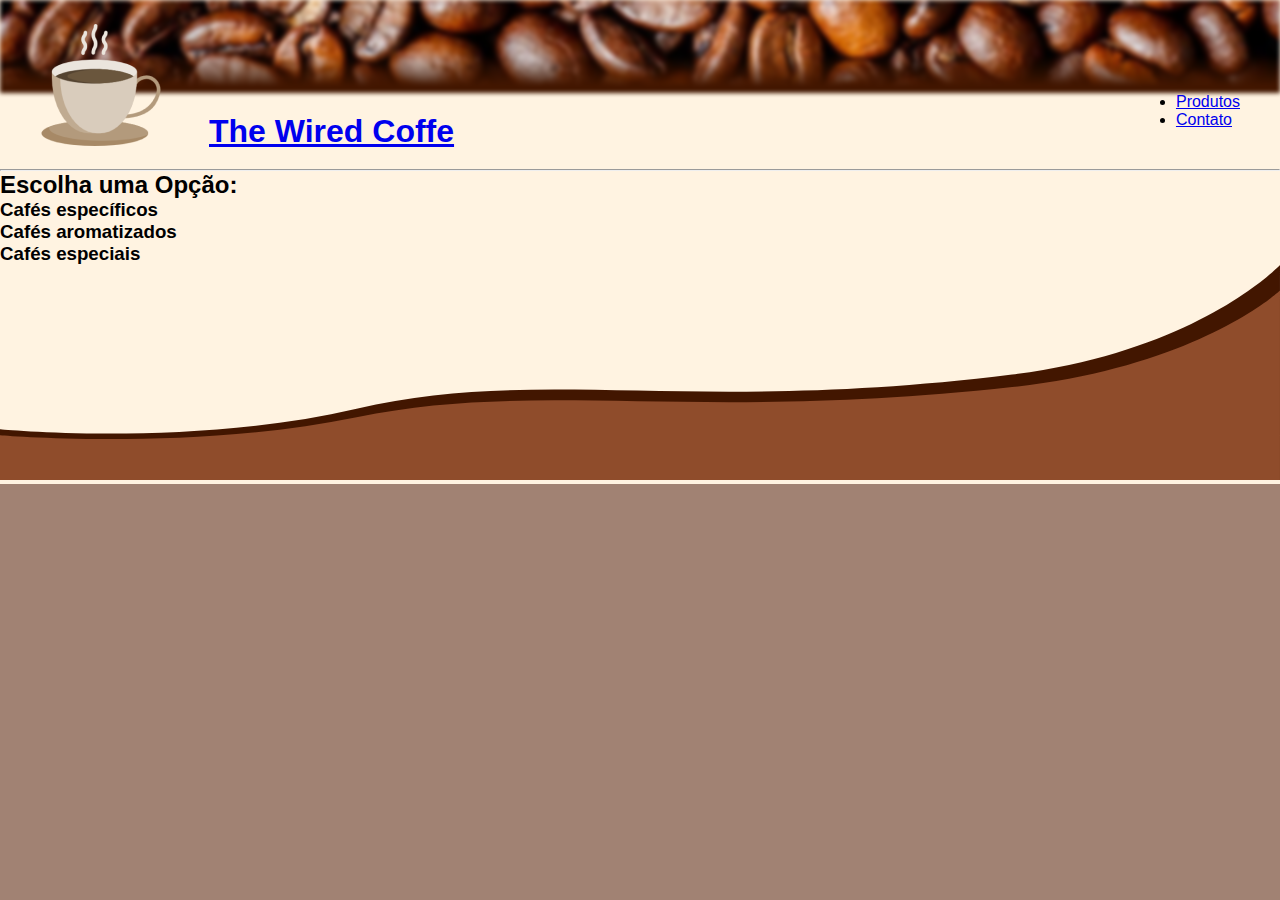
==== index.html @ b47ec361 "First commit" ====
<!DOCTYPE html>
<html lang="pt-BR">

<head>
  <meta charset="UTF-8">
  <meta http-equiv="X-UA-Compatible" content="IE=edge">
  <meta name="viewport" content="width=device-width, initial-scale=1.0">
  <meta name="description" content="Trabalho desenvolvido para o curso técnico 
  em informática no Senac RS, feito por Cristofer Vargas a fins de prática em recursos 
  como media queries">
  <link rel="shortcut icon" href="images/favicon-twc.ico" type="image/x-icon">
  <title>The Wired Coffe</title>
  <link rel="stylesheet" href="/style/style.css" media="all">


</head>

<body class="background-big-screen">
  <div class="max-width">
    <div class="header-back">
      
    </div>

    <header>
      <div class="padding-content header-content">
        <div class="flex-header-distribuition">
          <div class="logo-and-mark">
            <a href="index.html" title="Início">
              <img src="images/head/logo-the-wired-coffe.png" alt="Logo The Wired Coffe">
            </a>
            <h1>
              <a href="index.html" title="Início">The Wired Coffe</a>
            </h1>
          </div>

          <nav>
            <ul>
              <li><a href="#">Produtos</a></li>
              <li><a href="#">Contato</a></li>
            </ul>
          </nav>
        </div>
      </div>
      <hr>
    </header>

    <main class="padding-content">

      <h2>Escolha uma Opção:</h2>

      <section>
        <div>
          <div></div>
          <div>
            <h3>Cafés específicos</h3>
          </div>
        </div>
        
        <div>
          <div></div>
          <div>
            <h3>Cafés aromatizados</h3>
          </div>
        </div>
        
        <div>
          <div></div>
          <div>
            <h3>Cafés especiais</h3>
          </div>
        </div>
      </section>
      
    </main>

    <img style="width: 100%;" src="images/main/waves-lastelement.svg" alt="Waves SVG for background element">
  </div>

</body>

</html>
---- style/style.css ----
@import url('https://fonts.googleapis.com/css2?family=Courgette&display=swap');
@import url('https://fonts.googleapis.com/css2?family=Poppins:ital,wght@0,100;0,200;0,300;0,400;0,500;0,600;0,700;0,800;0,900;1,100;1,200;1,300;1,400;1,500;1,600;1,700;1,800;1,900&display=swap');

* {
  padding: 0;
  margin: 0;
  box-sizing: border-box;
  font-family: sans-serif;
}

:root {
  --primary-color: #421600;
  --secundary-color: #C2673A;
  --terciary-color: #8F4C2B;

  --background-categorias: #FFE8C7;
  --background-paper-maxwidth: #FFF3E1;
  --background-big-screen: #A18273;
}

/* Fundo da página para telas grandes */

body.background-big-screen {
  background-color: var(--background-big-screen);

  display: flex;
  flex-direction: row;
  justify-content: center;
}


/* Max width como "papel" na página */

div.max-width {
  width: 1400px;

  background-color: var(--background-paper-maxwidth);
}


/* Background do header */

div.header-back {
  width: 100%;
  height: 93px;

  background-image: url(../images/head/background.jpg);
  background-position: center center;
  background-repeat: no-repeat;
  background-size: cover;

  filter: blur(2px);
}

div.header-back::after {
  content: '';
  position: absolute;
  display: block;
  width: 100%;
  height: 44px;
  bottom: 0;

  background: linear-gradient(180deg, rgba(66, 22, 0, 0) 14.58%, #421600 84.37%);
  z-index: 1;
}


/* Cabeçalho, navegação, logo e linha horizontal  */

header {
  width: 100%;
  height: auto;
}

header .header-content{
  width: 100%;
  height: 76px;
  
  position: relative;
  top: 0;
  left: 50%;
  transform: translateX(-50%);
}

div.padding-content {
  max-width: 1280px;
  padding: 0 40px;
}

header .flex-header-distribuition {
  height: 100%;
  display: flex;
  flex-direction: row;
  justify-content: space-between;
}

header .logo-and-mark {
  height: 100%;
  display: flex;
  flex-direction: row;

  position: relative;
}

.logo-and-mark img {
  position: absolute;
  bottom: 23px;
}

.logo-and-mark img::after {
  content: '';
  position: absolute;
  bottom: 26px;
  left: 0;

  width: 151px;
  height: 33px;
  z-index: 1;
  background: radial-gradient(50% 50% at 50% 50%, #000000 0%, rgba(0, 0, 0, 0) 100%);

}

.logo-and-mark h1 {
  height: 100%;
  display: flex;
  align-items: center;
  margin-left: 169px;
}
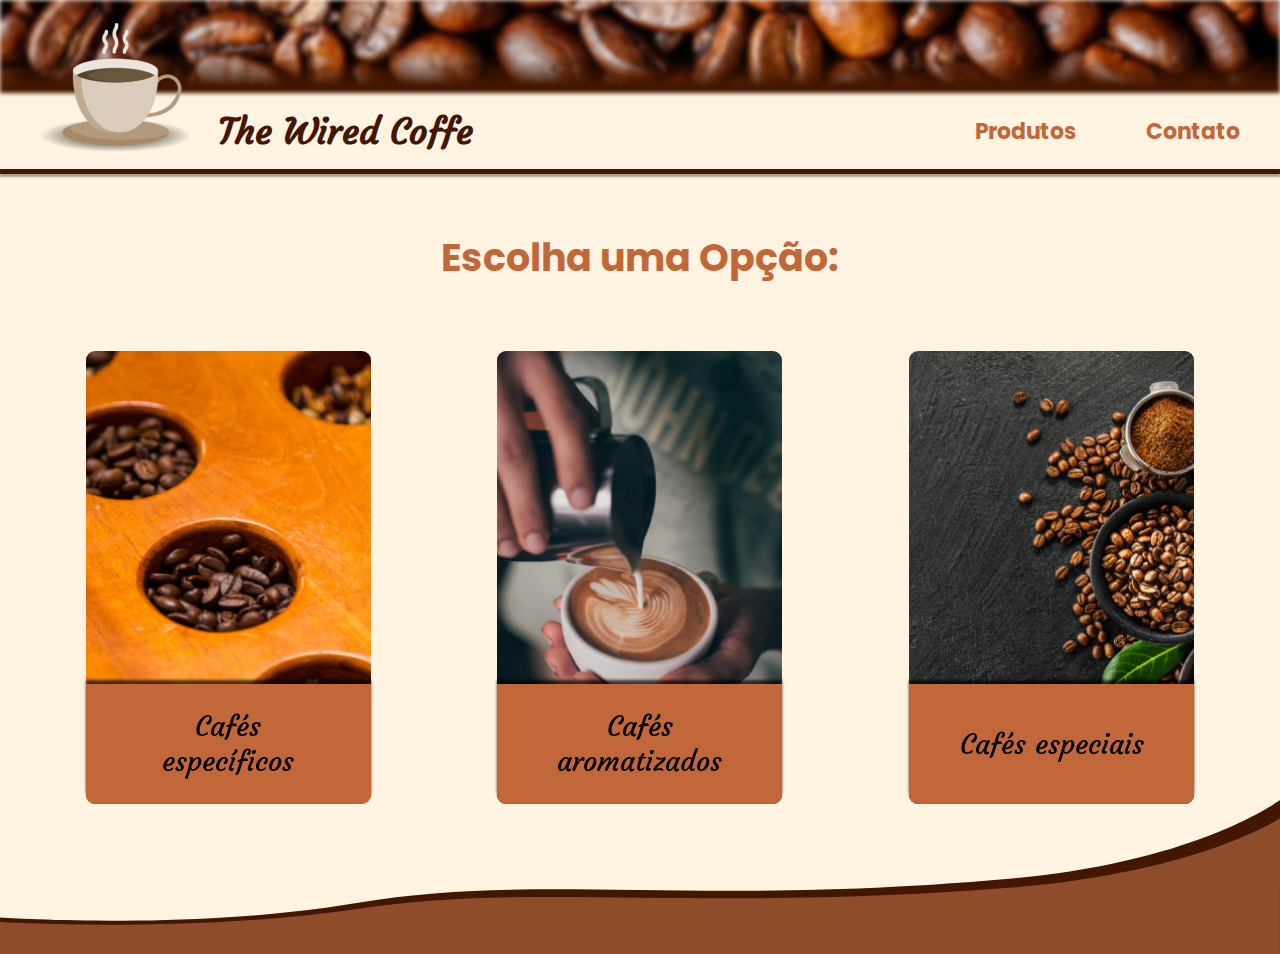
==== commit 53bb61bc: "Index finalizado antes das media queries" ====
--- a/index.html
+++ b/index.html
@@ -10,7 +10,9 @@
   como media queries">
   <link rel="shortcut icon" href="images/favicon-twc.ico" type="image/x-icon">
   <title>The Wired Coffe</title>
-  <link rel="stylesheet" href="/style/style.css" media="all">
+  <link rel="stylesheet" href="/style/all.css" media="all">
+  <link rel="stylesheet" href="/style/index.css" media="all">
+  <link rel="stylesheet" href="/style/media-query/all.css">
 
 
 </head>
@@ -18,7 +20,7 @@
 <body class="background-big-screen">
   <div class="max-width">
     <div class="header-back">
-      
+
     </div>
 
     <header>
@@ -33,10 +35,10 @@
             </h1>
           </div>
 
-          <nav>
+          <nav class="header-navegation">
             <ul>
-              <li><a href="#">Produtos</a></li>
-              <li><a href="#">Contato</a></li>
+              <li><a href="#" title="Produtos">Produtos</a></li>
+              <li><a href="#" title="Contato">Contato</a></li>
             </ul>
           </nav>
         </div>
@@ -48,34 +50,74 @@
 
       <h2>Escolha uma Opção:</h2>
 
-      <section>
-        <div>
-          <div></div>
-          <div>
-            <h3>Cafés específicos</h3>
+      <section class="flex-cards">
+        <div class="flip-card">
+          <div class="flip-card-inner">
+            <div class="card-front">
+              <div class="itens-background item-1"></div>
+              <h3>
+                Cafés específicos
+              </h3>
+            </div>
+            <div class="card-back">
+              <h3>Cafés específicos</h3>
+              <p>
+                Essa categoria de café é caracterizada pelos grãos cultivados em regiões específicas do mundo, como
+                Colômbia, Brasil, Etiópia, Honduras, etc. Esses cafés possuem sabores e aromas únicos, com notas
+                características de cada região de origem. Esses cafés podem ser classificados por sua região de origem e
+                as notas de sabor e aroma associadas a cada uma delas.
+              </p>
+            </div>
           </div>
         </div>
-        
-        <div>
-          <div></div>
-          <div>
-            <h3>Cafés aromatizados</h3>
+
+        <div class="flip-card">
+          <div class="flip-card-inner">
+            <div class="card-front">
+              <div class="itens-background item-2"></div>
+              <h3>
+                Cafés aromatizados
+              </h3>
+            </div>
+            <div class="card-back">
+              <h3>Cafés aromatizados</h3>
+              <p>
+                Essa categoria de café é caracterizada por cafés que são misturados ou infundidos com sabores adicionais,
+                como baunilha, caramelo, canela, noz-moscada, chocolate e outros sabores. Esses cafés aromatizados são
+                populares por adicionar um toque de doçura e sabor adicionais, muitas vezes sem adicionar calorias extras.
+                Eles podem ser classificados por seus sabores específicos, e muitas vezes estão disponíveis em uma
+                variedade de sabores diferentes.
+              </p>
+            </div>
           </div>
         </div>
-        
-        <div>
-          <div></div>
-          <div>
-            <h3>Cafés especiais</h3>
+
+        <div class="flip-card">
+          <div class="flip-card-inner">
+            <div class="card-front">
+              <div class="itens-background item-3"></div>
+              <h3>
+                Cafés especiais
+              </h3>
+            </div>
+            <div class="card-back">
+              <h3>Cafés especiais</h3>
+              <p>
+                Esta categoria de café é composta por grãos de café de alta qualidade, cultivados sob condições
+                específicas e cuidadosamente selecionados durante o processo de produção. Esses cafés têm sabores e aromas
+                complexos e distintos, muitas vezes com notas de frutas, nozes, especiarias ou chocolate. Os cafés
+                especiais são geralmente classificados em 80 pontos de 0 a 100, assim consideradas de alta qualidade.
+              </p>
+            </div>
           </div>
         </div>
       </section>
-      
+
     </main>
 
-    <img style="width: 100%;" src="images/main/waves-lastelement.svg" alt="Waves SVG for background element">
+    <img class="svg-paper-decoration" src="images/main/waves-lastelement.svg" alt="Waves SVG for background element">
   </div>
-
+  <script src="index.js"></script>
 </body>
 
 </html>--- a/style/all.css
+++ b/style/all.css
@@ -0,0 +1,158 @@
+@charset "UTF-8";
+@import url("https://fonts.googleapis.com/css2?family=Courgette&display=swap");
+@import url("https://fonts.googleapis.com/css2?family=Poppins:ital,wght@0,100;0,200;0,300;0,400;0,500;0,600;0,700;0,800;0,900;1,100;1,200;1,300;1,400;1,500;1,600;1,700;1,800;1,900&display=swap");
+* {
+  padding: 0;
+  margin: 0;
+  box-sizing: border-box;
+  font-family: sans-serif;
+}
+
+/* Fundo da página para telas grandes */
+body.background-big-screen {
+  background-color: #A18273;
+  display: flex;
+  flex-direction: row;
+  justify-content: center;
+}
+
+/* Max width como "papel" na página */
+div.max-width {
+  position: relative;
+  width: 1400px;
+  background-color: #FFF3E1;
+}
+
+/* Background do header */
+div.header-back {
+  width: 100%;
+  height: 93px;
+  background-image: url(../images/head/background.jpg);
+  background-position: center center;
+  background-repeat: no-repeat;
+  background-size: cover;
+  filter: blur(2px);
+}
+
+div.header-back::after {
+  content: "";
+  position: absolute;
+  display: block;
+  width: 100%;
+  height: 44px;
+  bottom: 0;
+  background: linear-gradient(180deg, rgba(66, 22, 0, 0) 14.58%, #421600 84.37%);
+  z-index: 1;
+}
+
+/* Cabeçalho, navegação, logo e linha horizontal  */
+header {
+  width: 100%;
+  height: auto;
+}
+
+header .header-content {
+  width: 100%;
+  height: 76px;
+  position: relative;
+  top: 0;
+  left: 50%;
+  transform: translateX(-50%);
+}
+
+div.padding-content {
+  max-width: 1280px;
+  padding: 0px 40px;
+}
+
+header .flex-header-distribuition {
+  height: 100%;
+  display: flex;
+  flex-direction: row;
+  justify-content: space-between;
+}
+
+header .logo-and-mark {
+  height: 100%;
+  display: flex;
+  flex-direction: row;
+  position: relative;
+}
+
+.logo-and-mark img {
+  position: relative;
+  bottom: 70px;
+}
+
+.logo-and-mark h1 {
+  height: 100%;
+  display: flex;
+  align-items: center;
+  margin-left: 27px;
+}
+
+.logo-and-mark h1 a {
+  font-family: "Courgette", cursive;
+  font-size: 36px;
+  text-decoration: none;
+  color: #421600;
+  transition: color 0.5s ease-in-out;
+}
+
+.logo-and-mark h1 a:hover {
+  color: #C2673A;
+}
+
+nav.header-navegation {
+  height: 100%;
+}
+
+nav.header-navegation ul {
+  list-style: none;
+  height: 100%;
+  display: flex;
+  flex-direction: row;
+  justify-content: space-between;
+  gap: 70px;
+}
+
+nav.header-navegation li {
+  height: 100%;
+  display: flex;
+  flex-direction: row;
+  justify-content: space-between;
+  align-items: center;
+}
+
+nav.header-navegation a {
+  text-decoration: none;
+  font-family: "Poppins", sans-serif;
+  font-size: 22px;
+  font-weight: bold;
+  color: #C2673A;
+  transition: color 0.5s ease-in-out;
+}
+
+nav.header-navegation a:hover {
+  transition: 0.5s;
+  color: #421600;
+}
+
+hr {
+  height: 5px;
+  background-color: #421600;
+  box-shadow: 0px 3px 2px 0px rgba(0, 0, 0, 0.35);
+  border: 0;
+  outline: 0;
+}
+
+/* Corpo padrão da página */
+div.max-width img.svg-paper-decoration {
+  width: 100%;
+  position: absolute;
+  left: 0;
+  bottom: 0;
+  z-index: 0;
+}
+
+/*# sourceMappingURL=all.css.map */
--- a/style/index.css
+++ b/style/index.css
@@ -0,0 +1,259 @@
+@charset "UTF-8";
+@import url("https://fonts.googleapis.com/css2?family=Courgette&display=swap");
+@import url("https://fonts.googleapis.com/css2?family=Poppins:ital,wght@0,100;0,200;0,300;0,400;0,500;0,600;0,700;0,800;0,900;1,100;1,200;1,300;1,400;1,500;1,600;1,700;1,800;1,900&display=swap");
+* {
+  padding: 0;
+  margin: 0;
+  box-sizing: border-box;
+  font-family: sans-serif;
+}
+
+/* Fundo da página para telas grandes */
+body.background-big-screen {
+  background-color: #A18273;
+  display: flex;
+  flex-direction: row;
+  justify-content: center;
+}
+
+/* Max width como "papel" na página */
+div.max-width {
+  position: relative;
+  width: 1400px;
+  background-color: #FFF3E1;
+}
+
+/* Background do header */
+div.header-back {
+  width: 100%;
+  height: 93px;
+  background-image: url(../images/head/background.jpg);
+  background-position: center center;
+  background-repeat: no-repeat;
+  background-size: cover;
+  filter: blur(2px);
+}
+
+div.header-back::after {
+  content: "";
+  position: absolute;
+  display: block;
+  width: 100%;
+  height: 44px;
+  bottom: 0;
+  background: linear-gradient(180deg, rgba(66, 22, 0, 0) 14.58%, #421600 84.37%);
+  z-index: 1;
+}
+
+/* Cabeçalho, navegação, logo e linha horizontal  */
+header {
+  width: 100%;
+  height: auto;
+}
+
+header .header-content {
+  width: 100%;
+  height: 76px;
+  position: relative;
+  top: 0;
+  left: 50%;
+  transform: translateX(-50%);
+}
+
+div.padding-content {
+  max-width: 1280px;
+  padding: 0px 40px;
+}
+
+header .flex-header-distribuition {
+  height: 100%;
+  display: flex;
+  flex-direction: row;
+  justify-content: space-between;
+}
+
+header .logo-and-mark {
+  height: 100%;
+  display: flex;
+  flex-direction: row;
+  position: relative;
+}
+
+.logo-and-mark img {
+  position: relative;
+  bottom: 70px;
+}
+
+.logo-and-mark h1 {
+  height: 100%;
+  display: flex;
+  align-items: center;
+  margin-left: 27px;
+}
+
+.logo-and-mark h1 a {
+  font-family: "Courgette", cursive;
+  font-size: 36px;
+  text-decoration: none;
+  color: #421600;
+  transition: color 0.5s ease-in-out;
+}
+
+.logo-and-mark h1 a:hover {
+  color: #C2673A;
+}
+
+nav.header-navegation {
+  height: 100%;
+}
+
+nav.header-navegation ul {
+  list-style: none;
+  height: 100%;
+  display: flex;
+  flex-direction: row;
+  justify-content: space-between;
+  gap: 70px;
+}
+
+nav.header-navegation li {
+  height: 100%;
+  display: flex;
+  flex-direction: row;
+  justify-content: space-between;
+  align-items: center;
+}
+
+nav.header-navegation a {
+  text-decoration: none;
+  font-family: "Poppins", sans-serif;
+  font-size: 22px;
+  font-weight: bold;
+  color: #C2673A;
+  transition: color 0.5s ease-in-out;
+}
+
+nav.header-navegation a:hover {
+  transition: 0.5s;
+  color: #421600;
+}
+
+hr {
+  height: 5px;
+  background-color: #421600;
+  box-shadow: 0px 3px 2px 0px rgba(0, 0, 0, 0.35);
+  border: 0;
+  outline: 0;
+}
+
+/* Corpo padrão da página */
+div.max-width img.svg-paper-decoration {
+  width: 100%;
+  position: absolute;
+  left: 0;
+  bottom: 0;
+  z-index: 0;
+}
+
+/* Corpo da página */
+main.padding-content {
+  max-width: 1280px;
+  padding: 0px 40px;
+  margin: 55px auto;
+  margin-bottom: 150px;
+}
+main.padding-content h2 {
+  text-align: center;
+  font-family: "Poppins", sans-serif;
+  color: #C2673A;
+  font-size: 38px;
+  margin-bottom: 65px;
+}
+main.padding-content section.flex-cards {
+  display: flex;
+  flex-direction: row;
+  flex-wrap: wrap;
+  justify-content: center;
+  align-items: center;
+  gap: 35px;
+}
+main.padding-content section.flex-cards .flip-card {
+  width: 285px;
+  height: 453px;
+  margin: 0 auto;
+  cursor: pointer;
+}
+main.padding-content section.flex-cards .flip-card .flip-card-inner {
+  position: relative;
+  width: 100%;
+  height: 100%;
+  text-align: center;
+  transition: transform 0.6s ease-out;
+  transform-style: preserve-3d;
+}
+main.padding-content section.flex-cards .flip-card .flip-card-inner div.card-front {
+  width: 100%;
+  height: 100%;
+  position: absolute;
+  backface-visibility: hidden;
+}
+main.padding-content section.flex-cards .flip-card .flip-card-inner div.card-front div.itens-background {
+  width: 100%;
+  height: 100%;
+  background-position: center center;
+  background-repeat: no-repeat;
+  background-size: cover;
+  border-radius: 9px 9px;
+}
+main.padding-content section.flex-cards .flip-card .flip-card-inner div.card-front h3 {
+  width: 100%;
+  height: 120px;
+  position: absolute;
+  bottom: 0;
+  display: flex;
+  align-items: center;
+  justify-content: center;
+  background-color: #C2673A;
+  box-shadow: 0px -4px 3px 0px rgba(0, 0, 0, 0.7);
+  font-size: 28px;
+  font-family: "Courgette", cursive;
+  padding: 0 50px;
+  font-weight: normal;
+  border-radius: 0 0 9px 9px;
+}
+main.padding-content section.flex-cards .flip-card .flip-card-inner div.card-front .item-1 {
+  background-image: url(../images/main/categorias-especificos.jpg);
+}
+main.padding-content section.flex-cards .flip-card .flip-card-inner div.card-front .item-2 {
+  background-image: url(../images/main/categorias-aromatizados.jpg);
+}
+main.padding-content section.flex-cards .flip-card .flip-card-inner div.card-front .item-3 {
+  background-image: url(../images/main/categorias-especiais.jpg);
+}
+main.padding-content section.flex-cards .flip-card .flip-card-inner div.card-back {
+  width: 100%;
+  height: 100%;
+  position: absolute;
+  backface-visibility: hidden;
+  background-color: #C2673A;
+  transform: rotateY(180deg);
+  border-radius: 9px;
+}
+main.padding-content section.flex-cards .flip-card .flip-card-inner div.card-back > h3 {
+  font-family: "Courgette", cursive;
+  font-size: 28px;
+  font-weight: normal;
+  margin: 37px 0 18px;
+}
+main.padding-content section.flex-cards .flip-card .flip-card-inner div.card-back > p {
+  width: 100%;
+  padding: 15px;
+  font-family: "Poppins", sans-serif;
+  font-size: 14px;
+  font-weight: 400;
+}
+main.padding-content section.flex-cards .flip-card:hover .flip-card-inner {
+  transform: rotateY(180deg);
+}
+
+/*# sourceMappingURL=index.css.map */
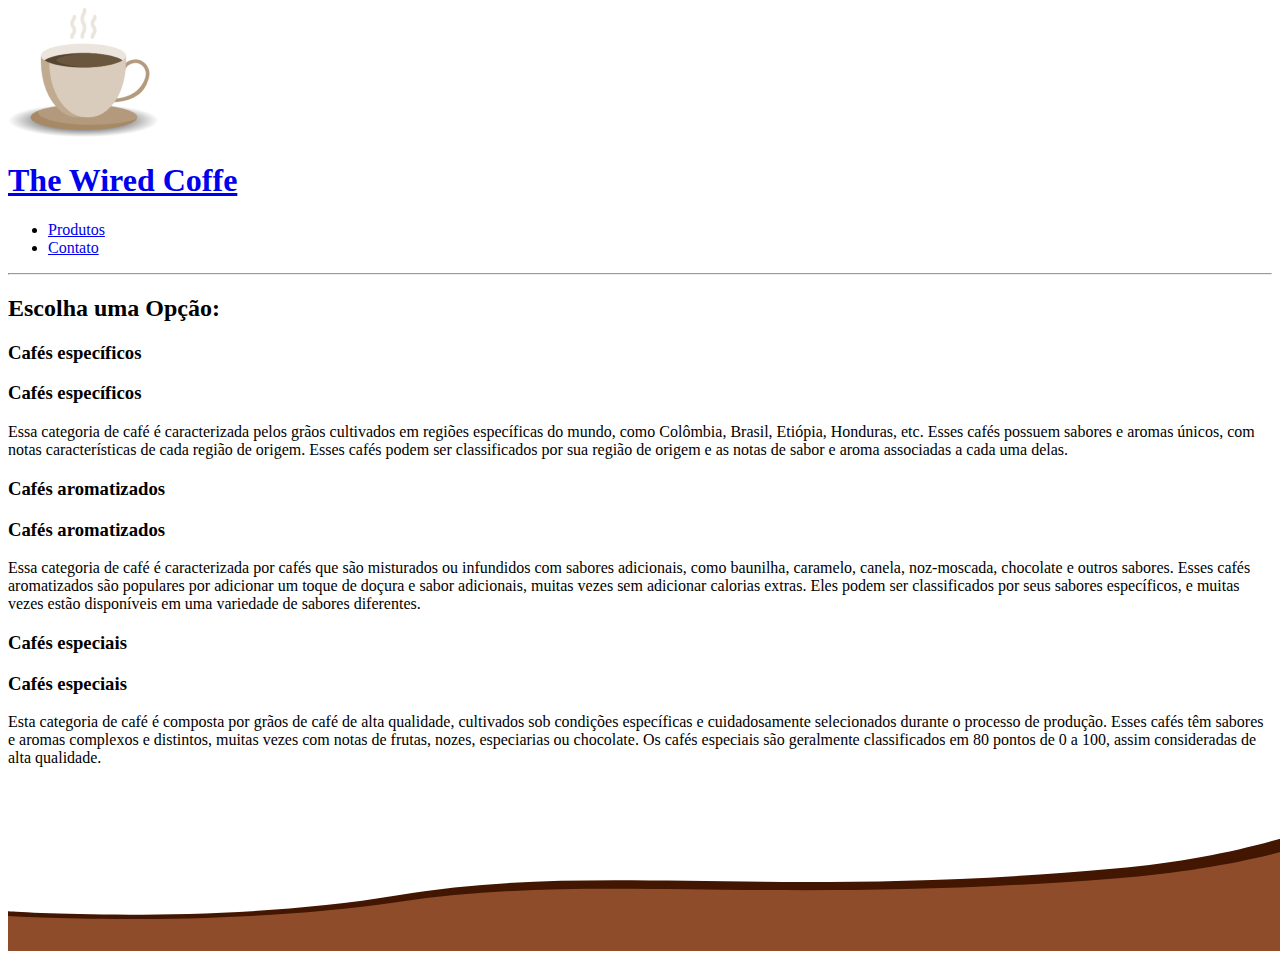
==== commit 916a69cf: "tentando arrumar sass conpilado" ====
--- a/index.html
+++ b/index.html
@@ -10,9 +10,9 @@
   como media queries">
   <link rel="shortcut icon" href="images/favicon-twc.ico" type="image/x-icon">
   <title>The Wired Coffe</title>
-  <link rel="stylesheet" href="/style/all.css" media="all">
-  <link rel="stylesheet" href="/style/index.css" media="all">
-  <link rel="stylesheet" href="/style/media-query/all.css">
+  <link rel="stylesheet" type="text/scss" href="/style/all.css" media="all">
+  <link rel="stylesheet" type="text/scss" href="/style/index.css" media="all">
+  <link rel="stylesheet" type="text/scss" href="/style/media-query/all.css">
 
 
 </head>
@@ -117,7 +117,6 @@
 
     <img class="svg-paper-decoration" src="images/main/waves-lastelement.svg" alt="Waves SVG for background element">
   </div>
-  <script src="index.js"></script>
 </body>
 
 </html>--- a/style/media-query/all.css
+++ b/style/media-query/all.css
@@ -0,0 +1,3 @@
+
+
+/*# sourceMappingURL=all.css.map */
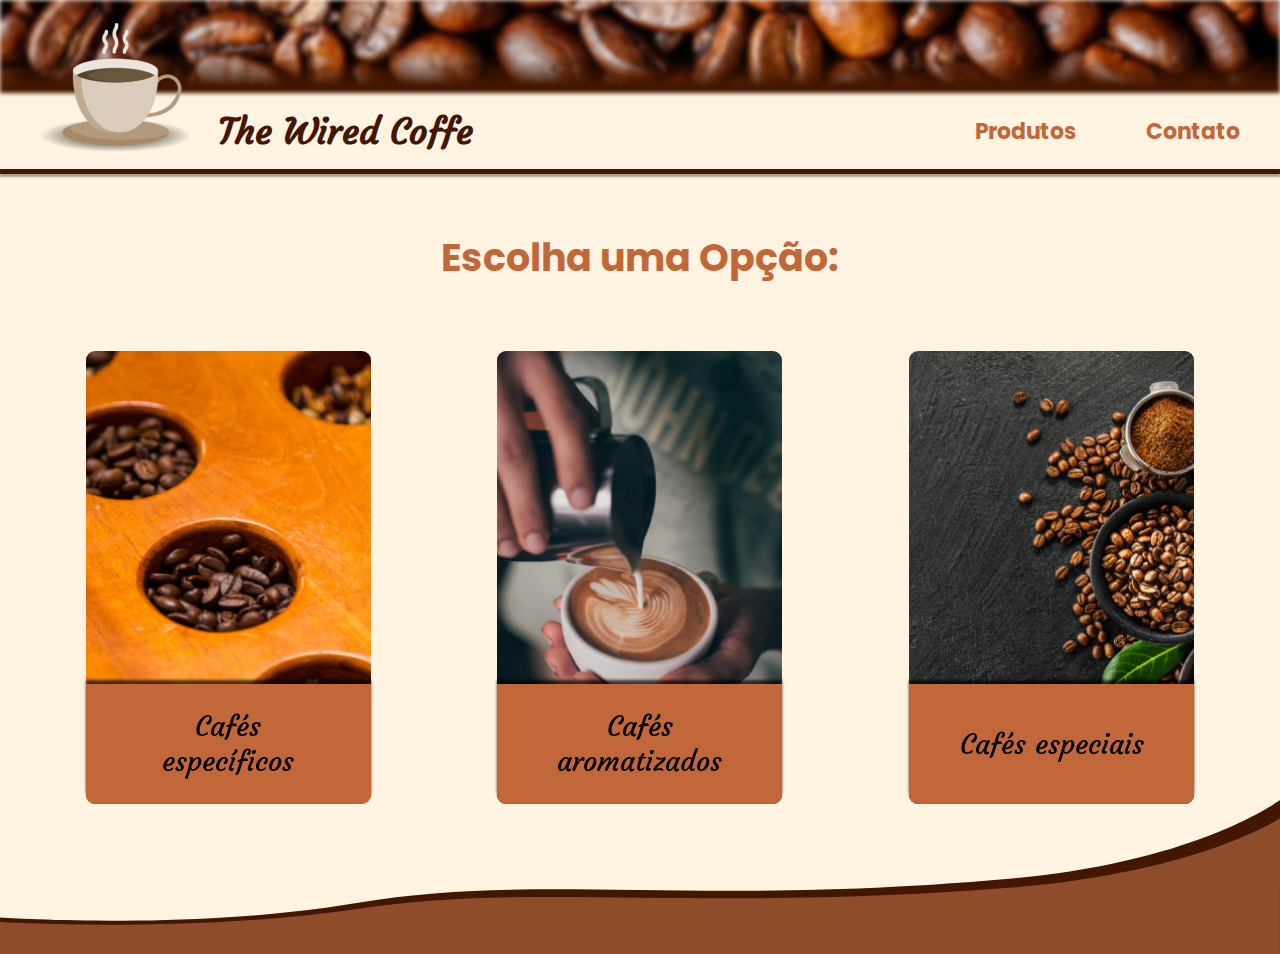
==== commit 1c4ac21d: "tentando arrumar sass conpilado" ====
--- a/index.html
+++ b/index.html
@@ -10,9 +10,9 @@
   como media queries">
   <link rel="shortcut icon" href="images/favicon-twc.ico" type="image/x-icon">
   <title>The Wired Coffe</title>
-  <link rel="stylesheet" type="text/scss" href="/style/all.css" media="all">
-  <link rel="stylesheet" type="text/scss" href="/style/index.css" media="all">
-  <link rel="stylesheet" type="text/scss" href="/style/media-query/all.css">
+  <link rel="stylesheet" href="./style/all.css" media="all">
+  <link rel="stylesheet" href="./style/index.css" media="all">
+  <link rel="stylesheet" href="./style/media-query/all.css">
 
 
 </head>
